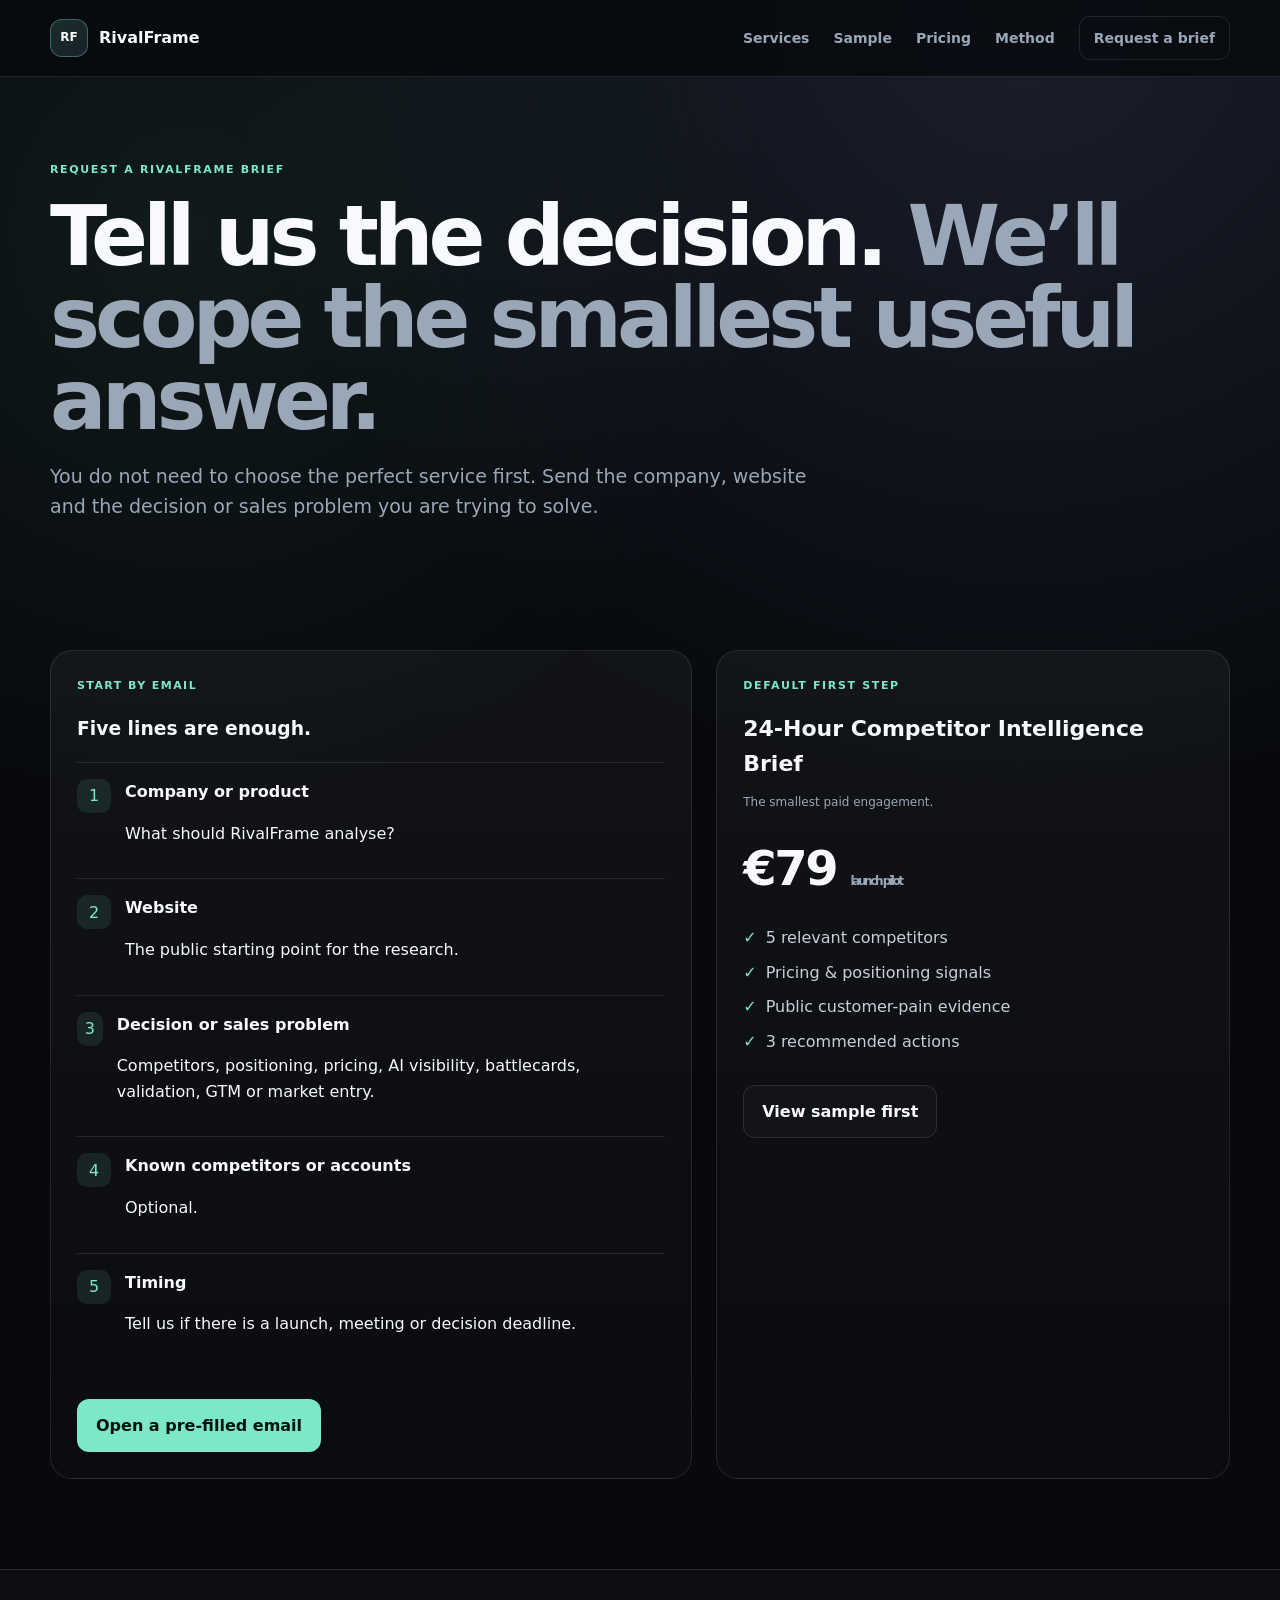
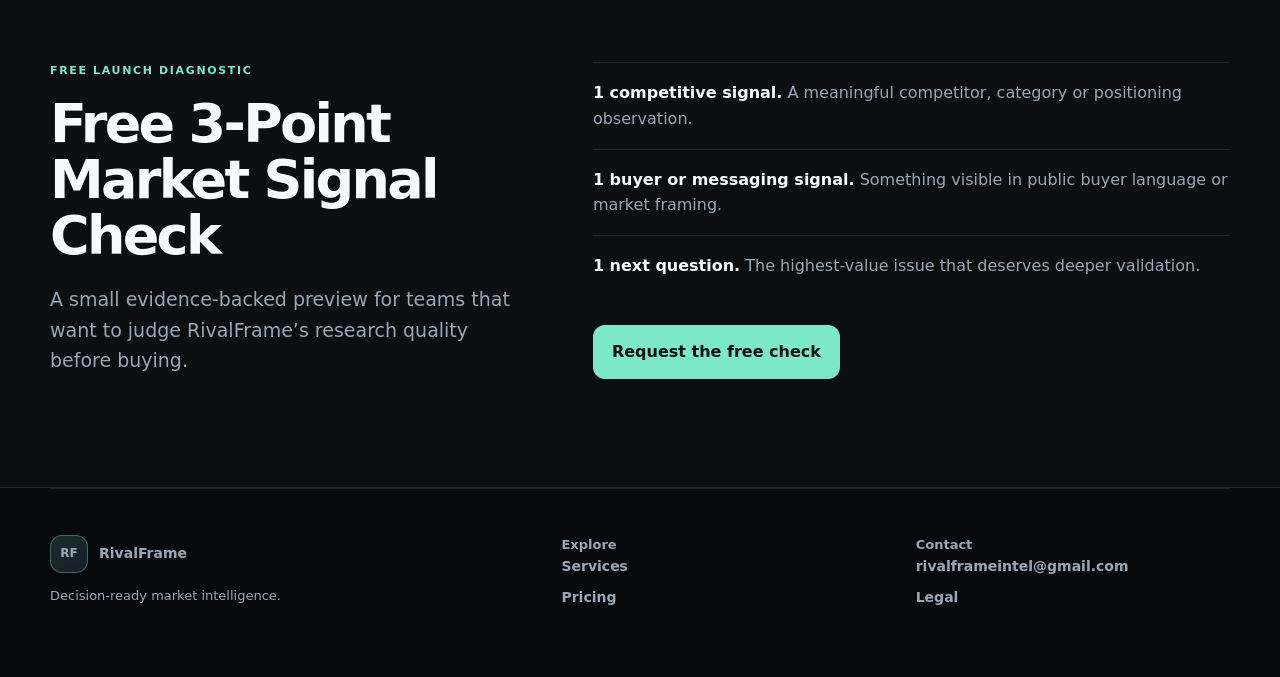
==== contact.html @ ba350e34 "Add RivalFrame contact page" ====
<!doctype html><html lang="en"><head><meta charset="utf-8"><meta name="viewport" content="width=device-width,initial-scale=1"><title>Request a Brief — RivalFrame</title><meta name="description" content="Request a RivalFrame competitor, AI visibility, messaging, sales or market intelligence brief."><meta name="theme-color" content="#07090d"><link rel="icon" href="favicon.svg" type="image/svg+xml"><link rel="stylesheet" href="styles.css"></head><body><div class="nav-shell"><header class="nav wrap"><a class="brand" href="index.html"><span class="mark">RF</span><span>RivalFrame</span></a><button class="menu-toggle" aria-label="Toggle navigation" aria-expanded="false">☰</button><nav><a href="services.html">Services</a><a href="sample.html">Sample</a><a href="pricing.html">Pricing</a><a href="index.html#method">Method</a><a class="nav-cta" href="contact.html">Request a brief</a></nav></header></div><main><section class="page-hero wrap"><div class="eyebrow">Request a RivalFrame brief</div><h1>Tell us the decision. <span>We’ll scope the smallest useful answer.</span></h1><p class="lead">You do not need to choose the perfect service first. Send the company, website and the decision or sales problem you are trying to solve.</p></section><section class="section-tight wrap contact-grid"><div class="contact-card"><div class="category-label">Start by email</div><h3>Five lines are enough.</h3><div class="contact-option"><div class="contact-icon">1</div><div><strong>Company or product</strong><p>What should RivalFrame analyse?</p></div></div><div class="contact-option"><div class="contact-icon">2</div><div><strong>Website</strong><p>The public starting point for the research.</p></div></div><div class="contact-option"><div class="contact-icon">3</div><div><strong>Decision or sales problem</strong><p>Competitors, positioning, pricing, AI visibility, battlecards, validation, GTM or market entry.</p></div></div><div class="contact-option"><div class="contact-icon">4</div><div><strong>Known competitors or accounts</strong><p>Optional.</p></div></div><div class="contact-option"><div class="contact-icon">5</div><div><strong>Timing</strong><p>Tell us if there is a launch, meeting or decision deadline.</p></div></div><div class="actions"><a class="button primary" href="mailto:rivalframeintel@gmail.com?subject=RivalFrame%20brief%20request&body=Company%20or%20product%3A%0AWebsite%3A%0ADecision%20or%20sales%20problem%3A%0AKnown%20competitors%20or%20target%20accounts%3A%0ATiming%3A">Open a pre-filled email</a></div></div><aside class="hero-card"><div class="eyebrow">Default first step</div><h3>24-Hour Competitor Intelligence Brief</h3><p class="muted">The smallest paid engagement.</p><div class="big-price">€79 <small>launch pilot</small></div><div class="mini-list"><div>5 relevant competitors</div><div>Pricing & positioning signals</div><div>Public customer-pain evidence</div><div>3 recommended actions</div></div><div class="actions"><a class="button secondary" href="sample.html">View sample first</a></div></aside></section><section id="free-check" class="section panel"><div class="wrap split"><div><div class="eyebrow">Free launch diagnostic</div><h2>Free 3-Point Market Signal Check</h2><p class="section-intro">A small evidence-backed preview for teams that want to judge RivalFrame’s research quality before buying.</p></div><div class="checklist"><p><b>1 competitive signal.</b> A meaningful competitor, category or positioning observation.</p><p><b>1 buyer or messaging signal.</b> Something visible in public buyer language or market framing.</p><p><b>1 next question.</b> The highest-value issue that deserves deeper validation.</p><div class="actions"><a class="button primary" href="mailto:rivalframeintel@gmail.com?subject=Free%203-Point%20Market%20Signal%20Check&body=Company%20or%20product%3A%0AWebsite%3A%0AMarket%20or%20decision%20you%20care%20about%3A">Request the free check</a></div></div></div></section></main><footer class="wrap footer"><div><a class="brand" href="index.html"><span class="mark">RF</span><span>RivalFrame</span></a><p>Decision-ready market intelligence.</p></div><div><strong>Explore</strong><div class="footer-links"><a href="services.html">Services</a><a href="pricing.html">Pricing</a></div></div><div><strong>Contact</strong><div class="footer-links"><a href="mailto:rivalframeintel@gmail.com">rivalframeintel@gmail.com</a><a href="legal.html">Legal</a></div></div></footer><script src="script.js"></script></body></html>
---- styles.css ----
:root{--bg:#07090d;--bg2:#0b0f16;--surface:#10151e;--text:#f7f9fc;--muted:#9aa7b7;--line:rgba(255,255,255,.1);--accent:#7ce8c7;--accent2:#9cb6ff;--max:1180px;--radius:22px}*{box-sizing:border-box}html{scroll-behavior:smooth}body{margin:0;background:radial-gradient(circle at 80% 0,rgba(156,182,255,.13),transparent 32%),radial-gradient(circle at 15% 10%,rgba(124,232,199,.08),transparent 25%),var(--bg);color:var(--text);font-family:Inter,ui-sans-serif,system-ui,-apple-system,BlinkMacSystemFont,"Segoe UI",sans-serif;line-height:1.6}a{color:inherit}.wrap{width:min(var(--max),calc(100% - 44px));margin:auto}.nav-shell{position:sticky;top:0;z-index:20;background:rgba(7,9,13,.8);backdrop-filter:blur(14px);border-bottom:1px solid var(--line)}.nav{height:76px;display:flex;align-items:center;justify-content:space-between}.brand{display:flex;align-items:center;gap:11px;text-decoration:none;font-weight:850}.mark{width:38px;height:38px;border:1px solid rgba(124,232,199,.35);border-radius:12px;display:grid;place-items:center;background:linear-gradient(145deg,rgba(124,232,199,.16),rgba(156,182,255,.12));font-size:12px}.nav nav{display:flex;gap:24px;align-items:center}.nav nav a,.footer a{color:var(--muted);text-decoration:none;font-size:14px;font-weight:650}.nav nav a:hover,.footer a:hover{color:var(--text)}.nav-cta{padding:10px 14px;border:1px solid var(--line);border-radius:11px}.menu-toggle{display:none;background:none;color:var(--text);border:1px solid var(--line);border-radius:10px;width:40px;height:40px}.hero{padding:105px 0 72px}.hero-grid{display:grid;grid-template-columns:1.15fr .7fr;gap:64px;align-items:center}.eyebrow{color:var(--accent);font-size:11px;font-weight:900;letter-spacing:.15em;text-transform:uppercase;margin-bottom:16px}.hero h1,.page-hero h1{font-size:clamp(48px,7vw,84px);line-height:.98;letter-spacing:-.06em;margin:0}.hero h1 span,.page-hero h1 span{color:var(--muted)}.lead,.section-intro{color:var(--muted);font-size:19px;max-width:760px}.actions{display:flex;gap:12px;flex-wrap:wrap;margin-top:30px}.button{display:inline-flex;align-items:center;justify-content:center;padding:13px 18px;border-radius:12px;text-decoration:none;font-weight:800;border:1px solid transparent}.primary{background:var(--accent);color:#07110d}.secondary{border-color:var(--line);background:rgba(255,255,255,.025)}.hero-card,.card,.contact-card{border:1px solid var(--line);background:linear-gradient(180deg,rgba(255,255,255,.045),rgba(255,255,255,.015));border-radius:var(--radius);padding:26px}.hero-card h3,.card h3{font-size:22px;margin:10px 0}.big-price{font-size:48px;font-weight:900;letter-spacing:-.05em;margin:18px 0}.big-price small,.price small,.muted{font-size:12px;color:var(--muted)}.mini-list{display:grid;gap:9px;color:#c6cfda}.mini-list div:before{content:"✓";color:var(--accent);margin-right:9px}.proofbar{display:grid;grid-template-columns:repeat(4,1fr);border:1px solid var(--line);border-radius:18px;overflow:hidden;margin-top:56px}.proofbar span{padding:18px;color:var(--muted);font-size:12px;border-right:1px solid var(--line)}.proofbar span:last-child{border-right:0}.proofbar b{display:block;color:var(--text);font-size:16px}.section{padding:92px 0}.section-tight{padding:56px 0 90px}.panel{background:rgba(255,255,255,.02);border-top:1px solid var(--line);border-bottom:1px solid var(--line)}.split{display:grid;grid-template-columns:.85fr 1.15fr;gap:72px}.cards{display:grid;grid-template-columns:repeat(3,1fr);gap:16px;margin-top:30px}.card{min-height:250px;display:flex;flex-direction:column}.card p{color:var(--muted);font-size:14px}.price{margin-top:auto;font-size:28px;font-weight:900}.featured{border-color:rgba(124,232,199,.42)}.pill{background:var(--accent);color:#07110d;font-size:9px;font-weight:900;letter-spacing:.1em;text-transform:uppercase;padding:6px 8px;border-radius:999px;width:max-content}.pill.alt{background:var(--accent2)}.pill.gold{background:#f0c77a}.checklist p{border-top:1px solid var(--line);padding:17px 0;margin:0;color:var(--muted)}.checklist b{color:var(--text)}h2{font-size:clamp(34px,4.6vw,54px);line-height:1.04;letter-spacing:-.05em;margin:0 0 20px}.method-grid{display:grid;grid-template-columns:repeat(4,1fr);border:1px solid var(--line);border-radius:20px;overflow:hidden}.method-grid>div{padding:24px;border-right:1px solid var(--line);background:var(--bg2)}.method-grid>div:last-child{border-right:0}.method-number{color:var(--accent);font-size:11px;font-weight:900;margin-bottom:28px}.method-grid p{color:var(--muted);font-size:13px}.sample-callout,.cta{display:flex;align-items:center;justify-content:space-between;gap:36px}.page-hero{padding:84px 0 54px}.service-group{margin-top:60px}.service-group-head{display:flex;justify-content:space-between;gap:30px;align-items:end}.service-group-head p{color:var(--muted);max-width:560px}.category-label{color:var(--accent);font-size:11px;font-weight:900;letter-spacing:.13em;text-transform:uppercase}.pricing-table{border:1px solid var(--line);border-radius:18px;overflow:hidden}.price-row{display:grid;grid-template-columns:1.15fr 2fr .65fr .4fr;gap:16px;padding:18px 20px;border-bottom:1px solid var(--line)}.price-row:last-child{border-bottom:0}.price-row.header{color:var(--muted);font-size:10px;text-transform:uppercase}.price-row .desc,.price-row .tag{color:var(--muted);font-size:13px}.price-row .cost{color:var(--accent);font-weight:900}.contact-grid{display:grid;grid-template-columns:1fr .8fr;gap:24px}.contact-option{display:flex;gap:14px;padding:16px 0;border-top:1px solid var(--line)}.contact-icon{width:34px;height:34px;border-radius:10px;display:grid;place-items:center;background:rgba(124,232,199,.1);color:var(--accent)}.sample-page{padding:70px 0 100px}.sample-shell{max-width:960px;margin:auto}.sample-banner{padding:14px 17px;border:1px solid var(--line);border-radius:13px;color:var(--muted);background:var(--surface);margin-bottom:24px}.report{background:#fff;color:#111827;border-radius:22px;padding:clamp(26px,5vw,58px)}.report h1{font-size:clamp(34px,5vw,50px)}.report h2{font-size:28px;margin-top:40px;color:#111827}.report p,.report li{color:#4b5563}.report table{width:100%;border-collapse:collapse}.report th,.report td{border-bottom:1px solid #e5e7eb;padding:10px 8px;text-align:left;font-size:14px}.report-kpis{display:grid;grid-template-columns:repeat(3,1fr);gap:10px;margin:26px 0}.report-kpis>div{border:1px solid #e5e7eb;border-radius:12px;padding:14px}.legal{max-width:880px;padding:80px 0 110px}.legal p,.legal li{color:var(--muted)}.legal-callout{border:1px solid rgba(240,199,122,.35);background:rgba(240,199,122,.06);border-radius:16px;padding:18px}.footer{padding:46px 0 58px;display:grid;grid-template-columns:1.2fr .8fr .8fr;gap:40px;border-top:1px solid var(--line);color:var(--muted);font-size:13px}.footer-links{display:grid;gap:8px}.faq details{border-top:1px solid var(--line);padding:17px 0}.faq p{color:var(--muted)}@media(max-width:900px){.hero-grid,.split,.contact-grid{grid-template-columns:1fr}.cards{grid-template-columns:1fr 1fr}.method-grid{grid-template-columns:1fr 1fr}.proofbar{grid-template-columns:1fr 1fr}.price-row{grid-template-columns:1fr .4fr}.price-row .desc,.price-row .tag{display:none}.sample-callout,.cta,.service-group-head{align-items:flex-start;flex-direction:column}.nav nav{display:none;position:absolute;top:76px;left:0;right:0;background:#0b0f16;padding:18px 22px;border-bottom:1px solid var(--line);flex-direction:column;align-items:flex-start}.nav nav.open{display:flex}.menu-toggle{display:block}}@media(max-width:620px){.wrap{width:min(var(--max),calc(100% - 28px))}.hero{padding-top:72px}.cards,.method-grid,.proofbar,.report-kpis{grid-template-columns:1fr}.proofbar span{border-right:0;border-bottom:1px solid var(--line)}.footer{grid-template-columns:1fr}.hero h1,.page-hero h1{font-size:46px}}
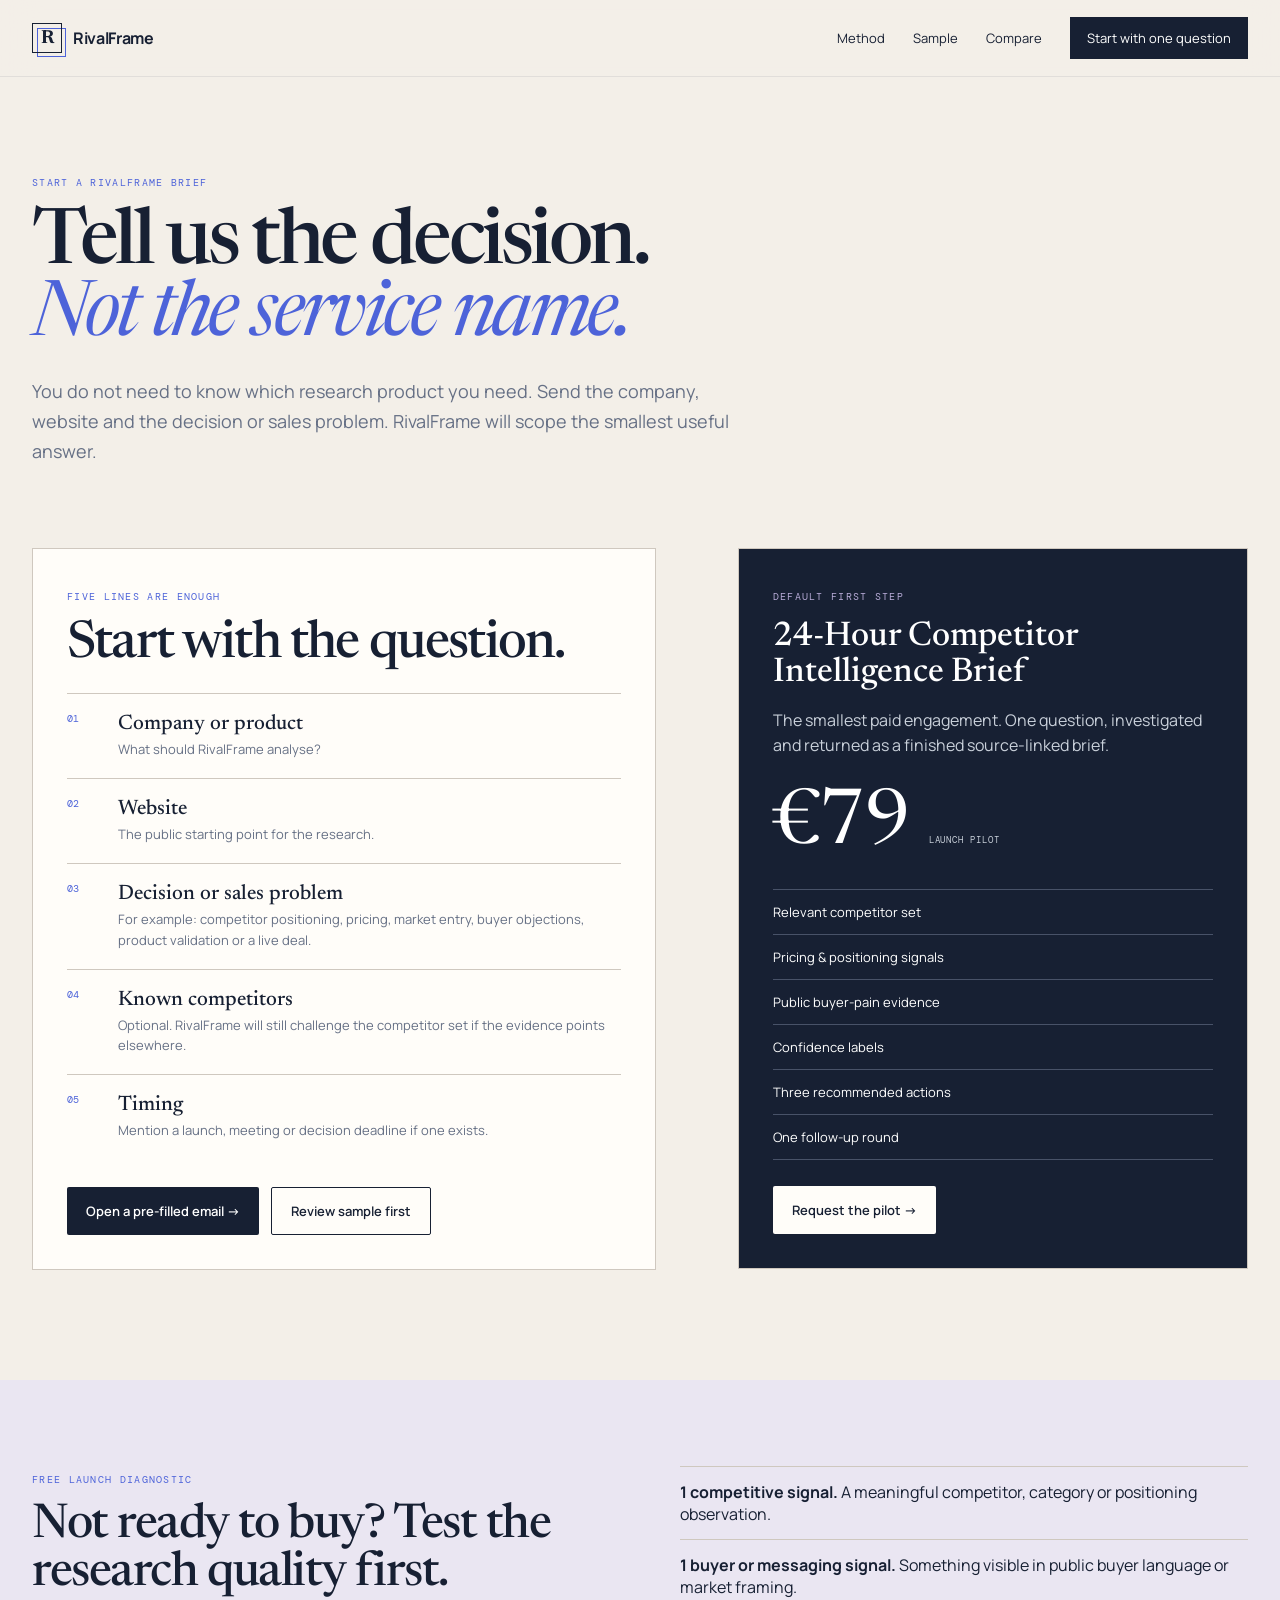
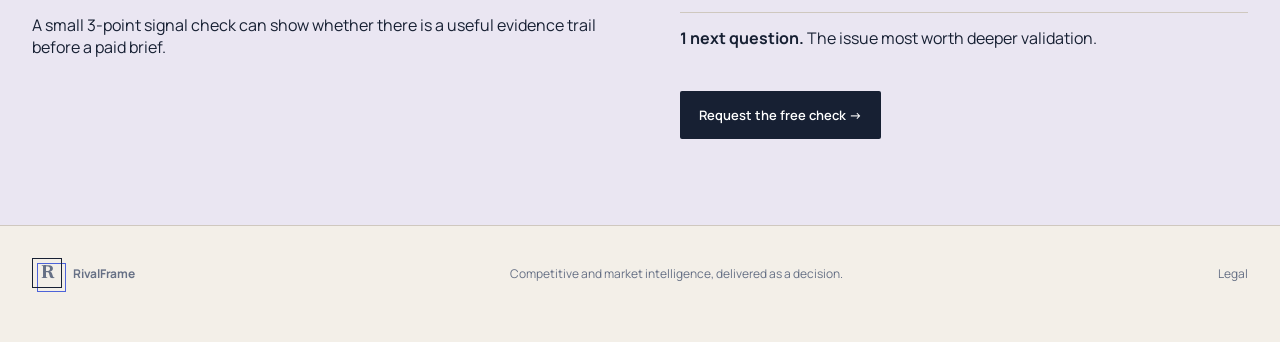
==== commit b41cbee7: "design: rebuild RivalFrame intake page" ====
--- a/contact.html
+++ b/contact.html
@@ -1 +1 @@
-<!doctype html><html lang="en"><head><meta charset="utf-8"><meta name="viewport" content="width=device-width,initial-scale=1"><title>Request a Brief — RivalFrame</title><meta name="description" content="Request a RivalFrame competitor, AI visibility, messaging, sales or market intelligence brief."><meta name="theme-color" content="#07090d"><link rel="icon" href="favicon.svg" type="image/svg+xml"><link rel="stylesheet" href="styles.css"></head><body><div class="nav-shell"><header class="nav wrap"><a class="brand" href="index.html"><span class="mark">RF</span><span>RivalFrame</span></a><button class="menu-toggle" aria-label="Toggle navigation" aria-expanded="false">☰</button><nav><a href="services.html">Services</a><a href="sample.html">Sample</a><a href="pricing.html">Pricing</a><a href="index.html#method">Method</a><a class="nav-cta" href="contact.html">Request a brief</a></nav></header></div><main><section class="page-hero wrap"><div class="eyebrow">Request a RivalFrame brief</div><h1>Tell us the decision. <span>We’ll scope the smallest useful answer.</span></h1><p class="lead">You do not need to choose the perfect service first. Send the company, website and the decision or sales problem you are trying to solve.</p></section><section class="section-tight wrap contact-grid"><div class="contact-card"><div class="category-label">Start by email</div><h3>Five lines are enough.</h3><div class="contact-option"><div class="contact-icon">1</div><div><strong>Company or product</strong><p>What should RivalFrame analyse?</p></div></div><div class="contact-option"><div class="contact-icon">2</div><div><strong>Website</strong><p>The public starting point for the research.</p></div></div><div class="contact-option"><div class="contact-icon">3</div><div><strong>Decision or sales problem</strong><p>Competitors, positioning, pricing, AI visibility, battlecards, validation, GTM or market entry.</p></div></div><div class="contact-option"><div class="contact-icon">4</div><div><strong>Known competitors or accounts</strong><p>Optional.</p></div></div><div class="contact-option"><div class="contact-icon">5</div><div><strong>Timing</strong><p>Tell us if there is a launch, meeting or decision deadline.</p></div></div><div class="actions"><a class="button primary" href="mailto:rivalframeintel@gmail.com?subject=RivalFrame%20brief%20request&body=Company%20or%20product%3A%0AWebsite%3A%0ADecision%20or%20sales%20problem%3A%0AKnown%20competitors%20or%20target%20accounts%3A%0ATiming%3A">Open a pre-filled email</a></div></div><aside class="hero-card"><div class="eyebrow">Default first step</div><h3>24-Hour Competitor Intelligence Brief</h3><p class="muted">The smallest paid engagement.</p><div class="big-price">€79 <small>launch pilot</small></div><div class="mini-list"><div>5 relevant competitors</div><div>Pricing & positioning signals</div><div>Public customer-pain evidence</div><div>3 recommended actions</div></div><div class="actions"><a class="button secondary" href="sample.html">View sample first</a></div></aside></section><section id="free-check" class="section panel"><div class="wrap split"><div><div class="eyebrow">Free launch diagnostic</div><h2>Free 3-Point Market Signal Check</h2><p class="section-intro">A small evidence-backed preview for teams that want to judge RivalFrame’s research quality before buying.</p></div><div class="checklist"><p><b>1 competitive signal.</b> A meaningful competitor, category or positioning observation.</p><p><b>1 buyer or messaging signal.</b> Something visible in public buyer language or market framing.</p><p><b>1 next question.</b> The highest-value issue that deserves deeper validation.</p><div class="actions"><a class="button primary" href="mailto:rivalframeintel@gmail.com?subject=Free%203-Point%20Market%20Signal%20Check&body=Company%20or%20product%3A%0AWebsite%3A%0AMarket%20or%20decision%20you%20care%20about%3A">Request the free check</a></div></div></div></section></main><footer class="wrap footer"><div><a class="brand" href="index.html"><span class="mark">RF</span><span>RivalFrame</span></a><p>Decision-ready market intelligence.</p></div><div><strong>Explore</strong><div class="footer-links"><a href="services.html">Services</a><a href="pricing.html">Pricing</a></div></div><div><strong>Contact</strong><div class="footer-links"><a href="mailto:rivalframeintel@gmail.com">rivalframeintel@gmail.com</a><a href="legal.html">Legal</a></div></div></footer><script src="script.js"></script></body></html>+<!doctype html><html lang="en"><head><meta charset="utf-8"><meta name="viewport" content="width=device-width,initial-scale=1"><title>Start a Brief — RivalFrame</title><meta name="description" content="Send RivalFrame one business question and receive a scoped, source-linked competitive intelligence brief."><meta name="theme-color" content="#f3efe8"><link rel="icon" href="favicon.svg" type="image/svg+xml"><link rel="stylesheet" href="v2.css"><link rel="stylesheet" href="subpages.css"></head><body class="subpage"><header class="v2-nav"><div class="v2-wrap nav-inner"><a class="v2-brand" href="index.html"><span class="brand-frame">R</span><span>RivalFrame</span></a><nav><a href="index.html#method">Method</a><a href="sample.html">Sample</a><a href="index.html#compare">Compare</a><a class="nav-cta" href="contact.html">Start with one question</a></nav></div></header><main><section class="sub-hero v2-wrap" data-reveal><span class="eyebrow">Start a RivalFrame brief</span><h1>Tell us the decision.<br><em>Not the service name.</em></h1><p>You do not need to know which research product you need. Send the company, website and the decision or sales problem. RivalFrame will scope the smallest useful answer.</p></section><section class="contact-layout v2-wrap"><div class="contact-panel" data-reveal><span class="eyebrow">Five lines are enough</span><h2>Start with the question.</h2><div class="contact-step"><span class="step-no">01</span><div><strong>Company or product</strong><p>What should RivalFrame analyse?</p></div></div><div class="contact-step"><span class="step-no">02</span><div><strong>Website</strong><p>The public starting point for the research.</p></div></div><div class="contact-step"><span class="step-no">03</span><div><strong>Decision or sales problem</strong><p>For example: competitor positioning, pricing, market entry, buyer objections, product validation or a live deal.</p></div></div><div class="contact-step"><span class="step-no">04</span><div><strong>Known competitors</strong><p>Optional. RivalFrame will still challenge the competitor set if the evidence points elsewhere.</p></div></div><div class="contact-step"><span class="step-no">05</span><div><strong>Timing</strong><p>Mention a launch, meeting or decision deadline if one exists.</p></div></div><div class="page-actions"><a class="btn dark" href="mailto:rivalframeintel@gmail.com?subject=RivalFrame%20brief%20request&body=Company%20or%20product%3A%0AWebsite%3A%0ADecision%20or%20sales%20problem%3A%0AKnown%20competitors%3A%0ATiming%3A">Open a pre-filled email →</a><a class="btn line" href="sample.html">Review sample first</a></div></div><aside class="offer-panel" data-reveal><span class="eyebrow">Default first step</span><h3>24-Hour Competitor Intelligence Brief</h3><p>The smallest paid engagement. One question, investigated and returned as a finished source-linked brief.</p><div class="sub-price">€79 <small>launch pilot</small></div><div class="offer-list"><div>Relevant competitor set</div><div>Pricing & positioning signals</div><div>Public buyer-pain evidence</div><div>Confidence labels</div><div>Three recommended actions</div><div>One follow-up round</div></div><a class="btn light" href="mailto:rivalframeintel@gmail.com?subject=RivalFrame%20%E2%82%AC79%20pilot%20brief&body=Company%20or%20product%3A%0AWebsite%3A%0AMy%20question%3A%0AKnown%20competitors%3A%0ATiming%3A">Request the pilot →</a></aside></section><section class="free-check"><div class="v2-wrap free-grid" data-reveal><div><span class="eyebrow">Free launch diagnostic</span><h2>Not ready to buy? Test the research quality first.</h2><p>A small 3-point signal check can show whether there is a useful evidence trail before a paid brief.</p></div><div class="free-list"><p><b>1 competitive signal.</b> A meaningful competitor, category or positioning observation.</p><p><b>1 buyer or messaging signal.</b> Something visible in public buyer language or market framing.</p><p><b>1 next question.</b> The issue most worth deeper validation.</p><div class="page-actions"><a class="btn dark" href="mailto:rivalframeintel@gmail.com?subject=Free%203-Point%20Market%20Signal%20Check&body=Company%20or%20product%3A%0AWebsite%3A%0AMarket%20or%20decision%20you%20care%20about%3A">Request the free check →</a></div></div></div></section></main><footer class="v2-footer"><div class="v2-wrap"><a class="v2-brand" href="index.html"><span class="brand-frame">R</span><span>RivalFrame</span></a><span>Competitive and market intelligence, delivered as a decision.</span><a href="legal.html">Legal</a></div></footer><script src="v2.js"></script></body></html>
--- a/v2.css
+++ b/v2.css
@@ -0,0 +1,14 @@
+@import url('https://fonts.googleapis.com/css2?family=DM+Mono:wght@400;500&family=Manrope:wght@400;500;600;700&family=Newsreader:opsz,wght@6..72,400;6..72,500;6..72,600&display=swap');
+:root{--paper:#f3efe8;--paper2:#eae6f2;--ink:#172033;--muted:#667085;--hair:#cfc8bf;--cobalt:#4d63d9;--coral:#d87a64;--teal:#5e8b89;--lav:#b8acd8;--white:#fffdf9;--soft:#e7e3dc;--darkline:#4b556a}
+*{box-sizing:border-box}html{scroll-behavior:smooth}body{margin:0;background:var(--paper);color:var(--ink);font-family:Manrope,system-ui,sans-serif;-webkit-font-smoothing:antialiased;text-rendering:optimizeLegibility}a{color:inherit;text-decoration:none}.v2-wrap{width:min(1296px,calc(100% - 64px));margin:auto}.v2-progress{position:fixed;left:0;top:0;width:100%;height:3px;transform-origin:left;transform:scaleX(0);z-index:999;background:linear-gradient(90deg,var(--cobalt),var(--coral),var(--teal))}.v2-nav{position:sticky;top:0;z-index:80;background:color-mix(in srgb,var(--paper) 89%,transparent);backdrop-filter:blur(18px);border-bottom:1px solid rgba(23,32,51,.08)}.nav-inner{height:76px;display:flex;align-items:center;justify-content:space-between;gap:24px}.v2-brand{display:inline-flex;align-items:center;gap:11px;font-weight:700;letter-spacing:-.02em}.brand-frame{width:30px;height:30px;display:grid;place-items:center;border:1.5px solid var(--ink);font-family:Newsreader,serif;font-size:19px;position:relative}.brand-frame:after{content:"";position:absolute;inset:4px -5px -5px 4px;border:1px solid var(--cobalt);z-index:-1}.v2-nav nav{display:flex;align-items:center;gap:28px;font-size:13px}.v2-nav nav>a:not(.nav-cta){position:relative}.v2-nav nav>a:not(.nav-cta):after{content:"";position:absolute;left:0;bottom:-5px;width:100%;height:1px;background:var(--cobalt);transform:scaleX(0);transform-origin:left;transition:.22s ease}.v2-nav nav>a:hover:after{transform:scaleX(1)}.nav-cta{padding:12px 17px;background:var(--ink);color:#fff;transition:.2s ease}.nav-cta:hover{transform:translateY(-2px)}.eyebrow{font-family:'DM Mono',monospace;text-transform:uppercase;letter-spacing:.13em;font-size:10px;color:var(--cobalt)}
+.hero{min-height:820px;padding:88px 0 82px;display:grid;grid-template-columns:1.04fr .96fr;gap:76px;align-items:center}.hero h1{font-family:Newsreader,serif;font-weight:500;font-size:clamp(70px,6.7vw,108px);line-height:.91;letter-spacing:-.045em;margin:22px 0 30px;max-width:720px}.hero h1 em{font-style:italic;font-weight:400;color:var(--cobalt)}.hero-copy>p{font-size:18px;line-height:1.7;max-width:620px;color:#505a6c}.hero-actions{display:flex;gap:12px;flex-wrap:wrap;margin:34px 0 27px}.btn{display:inline-flex;align-items:center;justify-content:center;min-height:48px;padding:13px 19px;font-size:13px;font-weight:600;border-radius:2px;transition:transform .2s ease,box-shadow .2s ease,background .2s ease}.btn:hover{transform:translateY(-2px)}.btn.dark{background:var(--ink);color:#fff;box-shadow:0 16px 32px -24px rgba(23,32,51,.8)}.btn.line{border:1px solid var(--ink);background:transparent}.btn.light{background:var(--white);color:var(--ink)}.trust-line{display:flex;flex-wrap:wrap;gap:8px;margin-top:22px}.trust-line span{font-size:11px;padding:7px 9px;background:rgba(255,255,255,.38);border-left:2px solid var(--coral)}.hero-intel{position:relative;border:1px solid var(--ink);background:rgba(255,253,249,.42);box-shadow:0 30px 80px -60px rgba(23,32,51,.6)}.intel-top{height:48px;padding:0 16px;display:flex;align-items:center;justify-content:space-between;border-bottom:1px solid var(--hair);font-family:'DM Mono',monospace;font-size:9px;text-transform:uppercase;letter-spacing:.12em;color:var(--muted)}.live-dot:before{content:"";display:inline-block;width:7px;height:7px;border-radius:50%;background:var(--teal);margin-right:7px;animation:pulse 2.4s infinite}.intel-stage-labels{display:grid;grid-template-columns:repeat(4,1fr)}.intel-stage-labels button{border:0;border-right:1px solid var(--hair);border-bottom:1px solid var(--hair);background:transparent;padding:12px 5px;font-family:'DM Mono';font-size:9px;text-transform:uppercase;letter-spacing:.08em;color:var(--muted);cursor:pointer}.intel-stage-labels button:last-child{border-right:0}.intel-stage-labels button.active{background:var(--ink);color:white}.intel-canvas{position:relative;height:520px;overflow:hidden;background:linear-gradient(140deg,rgba(184,172,216,.34),rgba(255,255,255,.33) 48%,rgba(216,122,100,.08))}.intel-canvas:before{content:"";position:absolute;inset:0;background-image:linear-gradient(rgba(23,32,51,.055) 1px,transparent 1px),linear-gradient(90deg,rgba(23,32,51,.055) 1px,transparent 1px);background-size:36px 36px;mask-image:linear-gradient(to bottom,black,transparent 95%)}.network{position:absolute;inset:62px 18px 56px;width:calc(100% - 36px);height:calc(100% - 118px)}.path,.decision-vector{fill:none;stroke:var(--lav);stroke-width:2;stroke-dasharray:500;stroke-dashoffset:500;transition:stroke-dashoffset 1s cubic-bezier(.22,.65,.2,1),stroke .7s ease}.node{fill:var(--paper);stroke:var(--ink);stroke-width:2}.node.core{fill:var(--cobalt);stroke:none}.decision-vector{stroke:var(--coral);stroke-width:3}.signal-note{position:absolute;padding:8px 10px;background:var(--white);border-left:3px solid var(--coral);box-shadow:0 14px 40px rgba(23,32,51,.09);font-size:11px;transition:.7s cubic-bezier(.22,.65,.2,1)}.signal-note small{display:block;font-family:'DM Mono';font-size:8px;text-transform:uppercase;letter-spacing:.06em;color:var(--muted);margin-bottom:4px}.s1{left:4%;top:12%}.s2{left:5%;bottom:18%;border-color:var(--teal)}.s3{right:4%;top:9%;border-color:var(--cobalt)}.s4{right:3%;bottom:12%;border-color:var(--lav)}.confidence{position:absolute;left:34%;bottom:19px;width:220px;font-size:10px;display:grid;grid-template-columns:auto 1fr auto;gap:8px;align-items:center}.confidence i{height:5px;background:rgba(23,32,51,.12)}.confidence i b{display:block;height:100%;width:28%;background:var(--ink);transition:1s ease}.decision-card{position:absolute;right:5%;top:41%;width:268px;padding:16px;background:var(--ink);color:white;opacity:0;transform:translateX(18px);transition:.8s cubic-bezier(.22,.65,.2,1)}.decision-card small{font-family:'DM Mono';font-size:9px;text-transform:uppercase;letter-spacing:.1em;color:var(--lav)}.decision-card p{font-family:Newsreader,serif;font-size:18px;margin:8px 0 0;line-height:1.25}.scanline{position:absolute;left:0;right:0;top:0;height:1px;background:linear-gradient(90deg,transparent,var(--cobalt),transparent);animation:scan 9s linear infinite}.hero-intel[data-stage="1"] .path,.hero-intel[data-stage="2"] .path,.hero-intel[data-stage="3"] .path{stroke-dashoffset:0}.hero-intel[data-stage="2"] .path,.hero-intel[data-stage="3"] .path{stroke:var(--cobalt)}.hero-intel[data-stage="2"] .confidence i b{width:64%}.hero-intel[data-stage="3"] .confidence i b{width:82%}.hero-intel[data-stage="3"] .decision-vector{stroke-dashoffset:0}.hero-intel[data-stage="3"] .decision-card{opacity:1;transform:none}
+.statement{background:var(--ink);color:white;padding:106px 0}.statement-grid{display:grid;grid-template-columns:1.05fr .95fr;gap:100px;align-items:end}.statement h2,.questions h2,.method h2,.deliverable h2,.compare h2,.offer h2,.closing h2{font-family:Newsreader,serif;letter-spacing:-.035em;font-weight:500}.statement h2{font-size:clamp(52px,5vw,76px);line-height:.98;margin:17px 0 0}.statement p{font-size:19px;line-height:1.7;color:#d7dbe3;margin:0;max-width:560px}
+.questions{padding:116px 0}.questions-head{display:grid;grid-template-columns:.9fr 1.1fr;gap:60px;align-items:end;margin-bottom:52px}.questions h2{font-size:clamp(48px,4.2vw,66px);line-height:1;margin:13px 0 0}.questions-intro{font-size:17px;line-height:1.65;color:var(--muted);max-width:550px;margin:0 0 5px auto}.question-ledger{border-top:1px solid var(--hair)}.question-row{display:grid;grid-template-columns:56px 1.3fr .8fr;gap:30px;align-items:center;padding:26px 0;border-bottom:1px solid var(--hair);transition:padding .2s ease,background .2s ease}.question-row:hover{padding-left:12px;padding-right:12px;background:rgba(255,255,255,.35)}.question-row .no{font-family:'DM Mono';font-size:10px;color:var(--cobalt)}.question-row h3{font-family:Newsreader,serif;font-size:29px;line-height:1.08;font-weight:500;margin:0}.question-row p{font-size:13px;color:var(--muted);line-height:1.5;margin:0;text-align:right}
+.method{background:var(--ink);color:var(--white);padding:124px 0}.method-grid{display:grid;grid-template-columns:.85fr 1.15fr;gap:112px}.method-sticky{position:sticky;top:120px;align-self:start}.method-sticky .eyebrow{color:var(--lav)}.method-sticky h2{font-size:58px;line-height:1.02;margin:18px 0 20px}.method-sticky p{color:#bcc3cf;font-size:17px;line-height:1.65;max-width:520px}.method-progress{height:2px;background:#485268;margin-top:32px}.method-progress i{display:block;height:100%;width:25%;background:var(--coral);transition:.45s ease}.method-steps article{min-height:286px;padding:58px 0;border-top:1px solid var(--darkline);opacity:.28;transform:translateX(26px);transition:.55s cubic-bezier(.22,.65,.2,1)}.method-steps article.active{opacity:1;transform:none}.method-steps article span{font-family:'DM Mono';font-size:10px;color:var(--lav)}.method-steps article:nth-child(2) span{color:#8ea0ff}.method-steps article:nth-child(3) span{color:#ef9e8b}.method-steps article:nth-child(4) span{color:#8bb6b3}.method-steps h3{font-family:Newsreader,serif;font-size:48px;font-weight:500;margin:15px 0 11px}.method-steps p{font-size:17px;line-height:1.6;color:#c8cdd5;max-width:620px}
+.deliverable{padding:124px 0;display:grid;grid-template-columns:.75fr 1.25fr;gap:96px;align-items:start}.deliverable h2{font-size:64px;line-height:1;margin:15px 0}.deliverable-copy p{font-size:17px;color:var(--muted);line-height:1.65}.deliverable ul{display:grid;grid-template-columns:1fr 1fr;padding:0;margin:38px 0;list-style:none}.deliverable li{padding:12px 0;border-top:1px solid var(--hair);font-size:13px}.report-sheet{background:var(--white);padding:36px;border:1px solid var(--hair);box-shadow:0 32px 90px -42px rgba(23,32,51,.38);transform:rotate(.6deg)}.report-meta{display:flex;justify-content:space-between;font-family:'DM Mono';font-size:9px;text-transform:uppercase;color:var(--muted)}.report-sheet h3{font-family:Newsreader,serif;font-weight:500;font-size:42px;margin:27px 0 12px}.report-question{font-size:13px;color:var(--muted);margin-bottom:26px}.report-callout{font-family:Newsreader,serif;font-size:27px;line-height:1.17;border-left:4px solid var(--coral);padding:3px 0 3px 18px;margin:24px 0 34px}.report-label{font-family:'DM Mono';font-size:9px;letter-spacing:.1em;text-transform:uppercase;color:var(--muted);margin:28px 0 4px}.report-row{display:grid;grid-template-columns:1fr 1.55fr auto;gap:18px;padding:15px 0;border-top:1px solid #ddd6cb;font-size:12px}.report-row span,.report-row em{font-family:'DM Mono';font-size:9px;color:var(--muted);font-style:normal}.report-row b{font-weight:600}.confidence-tag{font-family:'DM Mono';font-size:8px;letter-spacing:.05em;text-transform:uppercase}.confidence-tag.verified{color:var(--teal)}.confidence-tag.inferred{color:var(--cobalt)}.confidence-tag.uncertain{color:var(--coral)}.report-action{margin-top:27px;background:var(--paper2);padding:20px}.report-action small{font-family:'DM Mono';text-transform:uppercase;letter-spacing:.1em;color:var(--cobalt)}.report-action p{font-family:Newsreader,serif;font-size:20px;line-height:1.35;margin-bottom:0}.sample-link{display:inline-flex;margin-top:24px;font-size:13px;font-weight:600;border-bottom:1px solid var(--ink);padding-bottom:3px}
+.compare{padding:118px 0;background:var(--soft)}.compare h2{font-size:62px;line-height:1;margin:16px 0 46px}.compare-table{border-top:1px solid var(--ink)}.row{display:grid;grid-template-columns:1.4fr 1fr 1fr 1fr;gap:22px;padding:19px 0;border-bottom:1px solid rgba(23,32,51,.2);font-size:13px}.row.head{font-family:'DM Mono';font-size:9px;text-transform:uppercase;letter-spacing:.06em}.row b:nth-child(2){color:var(--cobalt)}.row em{font-style:normal;color:var(--muted)}
+.offer{margin-top:110px;margin-bottom:110px;padding:58px;background:var(--ink);color:white;display:grid;grid-template-columns:1.3fr .7fr;gap:72px;align-items:center}.offer .eyebrow{color:var(--lav)}.offer h2{font-size:61px;line-height:1.02;margin:15px 0}.offer p{color:#d6dbe4;font-size:17px;line-height:1.65;max-width:670px}.offer-price{text-align:right}.offer-price strong{display:block;font-family:Newsreader,serif;font-weight:500;font-size:90px;line-height:1}.offer-price span{font-family:'DM Mono';text-transform:uppercase;font-size:9px;letter-spacing:.1em;color:#c8ced8}.offer-price .btn{margin-top:18px}.closing{padding:118px 0;background:var(--ink);color:white}.closing .eyebrow{color:var(--lav)}.closing h2{font-size:clamp(55px,5.3vw,82px);line-height:.98;margin:18px 0 32px;max-width:1020px}.closing p{max-width:560px;color:#c7cdd7;line-height:1.6}.closing-actions{display:flex;gap:12px;flex-wrap:wrap;margin-top:34px}.closing .btn.line{border-color:#f7f5ef;color:#fff}.v2-footer{border-top:1px solid var(--hair);padding:32px 0 54px}.v2-footer .v2-wrap{display:flex;justify-content:space-between;align-items:center;gap:24px;font-size:12px;color:var(--muted)}
+[data-reveal]{opacity:0;transform:translateY(22px);transition:opacity .8s cubic-bezier(.22,.65,.2,1),transform .8s cubic-bezier(.22,.65,.2,1)}[data-reveal].revealed{opacity:1;transform:none}@keyframes pulse{50%{opacity:.25;transform:scale(1.5)}}@keyframes scan{to{transform:translateY(520px)}}
+@media(max-width:980px){.v2-wrap{width:min(100% - 40px,1296px)}.v2-nav nav a:not(.nav-cta){display:none}.hero{grid-template-columns:1fr;gap:46px;padding-top:62px}.hero h1{max-width:820px}.statement-grid,.questions-head,.method-grid,.deliverable,.offer{grid-template-columns:1fr;gap:44px}.questions-intro{margin:0;max-width:620px}.question-row{grid-template-columns:48px 1fr}.question-row p{grid-column:2;text-align:left}.method-sticky{position:relative;top:auto}.method-steps article{min-height:230px}.offer-price{text-align:left}.v2-footer .v2-wrap{flex-wrap:wrap}}
+@media(max-width:620px){.v2-wrap{width:min(100% - 24px,1296px)}.nav-inner{height:64px}.v2-brand{font-size:14px}.brand-frame{width:27px;height:27px;font-size:17px}.nav-cta{padding:10px 13px;font-size:11px}.hero{min-height:0;padding:45px 0 58px;gap:38px}.hero h1{font-size:54px;line-height:.93;margin-top:17px}.hero-copy>p{font-size:16px;line-height:1.62}.hero-actions{margin-top:27px}.btn{font-size:12px;padding:12px 15px}.trust-line{gap:5px}.trust-line span{font-size:9px;padding:6px 7px}.intel-stage-labels button{font-size:7.5px;padding:10px 2px;letter-spacing:.04em}.intel-canvas{height:440px}.signal-note{font-size:9px;max-width:125px;padding:7px 8px}.s1{left:3%;top:12%}.s2{left:3%;bottom:19%}.s3{right:3%;top:10%}.s4{right:2%;bottom:11%}.decision-card{width:205px;right:4%;top:45%;padding:12px}.decision-card p{font-size:14px}.confidence{left:5%;width:170px;font-size:8px}.statement,.questions,.method,.deliverable,.compare,.closing{padding-top:78px;padding-bottom:78px}.statement h2,.questions h2,.method-sticky h2,.deliverable h2,.compare h2,.offer h2{font-size:43px}.statement p,.method-sticky p,.deliverable-copy p{font-size:15px}.question-row{grid-template-columns:34px 1fr;gap:12px;padding:20px 0}.question-row h3{font-size:22px}.question-row p{font-size:12px}.method-steps article{padding:48px 0;min-height:220px}.method-steps h3{font-size:38px}.method-steps p{font-size:14px}.deliverable ul{grid-template-columns:1fr}.report-sheet{padding:20px;transform:none}.report-sheet h3{font-size:32px}.report-callout{font-size:22px}.report-row{grid-template-columns:1fr;gap:5px}.compare{overflow:hidden}.compare-table{overflow-x:auto}.row{min-width:700px}.offer{margin:62px 12px;padding:30px;gap:28px}.offer-price strong{font-size:72px}.closing h2{font-size:46px}.v2-footer .v2-wrap{align-items:flex-start;flex-direction:column}}
+@media(prefers-reduced-motion:reduce){*,*:before,*:after{animation:none!important;transition:none!important;scroll-behavior:auto!important}[data-reveal]{opacity:1!important;transform:none!important}}
--- a/subpages.css
+++ b/subpages.css
@@ -0,0 +1 @@
+.subpage{min-height:100vh}.sub-hero{padding:92px 0 64px}.sub-hero h1{font-family:Newsreader,serif;font-size:clamp(58px,6vw,92px);line-height:.94;letter-spacing:-.045em;font-weight:500;max-width:980px;margin:18px 0 24px}.sub-hero h1 em{font-style:italic;color:var(--cobalt);font-weight:400}.sub-hero p{max-width:700px;color:var(--muted);font-size:18px;line-height:1.65}.sample-layout{display:grid;grid-template-columns:.7fr 1.3fr;gap:90px;align-items:start;padding-bottom:110px}.sample-copy{position:sticky;top:120px}.sample-copy h2,.contact-layout h2{font-family:Newsreader,serif;font-size:52px;line-height:1;letter-spacing:-.035em;font-weight:500;margin:14px 0 18px}.sample-copy p,.contact-layout p{color:var(--muted);line-height:1.6}.demo-note{margin-top:28px;padding:16px;border-left:3px solid var(--coral);background:rgba(255,255,255,.4);font-size:13px;line-height:1.5}.full-report{background:var(--white);border:1px solid var(--hair);padding:42px;box-shadow:0 34px 90px -44px rgba(23,32,51,.38)}.full-report .report-meta{margin-bottom:28px}.full-report h2{font-family:Newsreader,serif;font-size:40px;line-height:1.05;letter-spacing:-.025em;font-weight:500;margin:36px 0 12px}.full-report p{line-height:1.7;color:#3e485a}.decision-question{padding:20px;background:var(--paper2);margin:24px 0 34px}.decision-question small{display:block;font-family:'DM Mono';font-size:9px;text-transform:uppercase;letter-spacing:.1em;color:var(--cobalt);margin-bottom:8px}.decision-question strong{font-family:Newsreader,serif;font-size:24px;font-weight:500}.report-metrics{display:grid;grid-template-columns:repeat(3,1fr);border-top:1px solid var(--hair);border-bottom:1px solid var(--hair);margin:30px 0}.report-metrics div{padding:18px 8px;border-right:1px solid var(--hair)}.report-metrics div:last-child{border-right:0}.report-metrics b{display:block;font-family:Newsreader,serif;font-size:30px;font-weight:500}.report-metrics span{font-size:11px;color:var(--muted)}.evidence-table{margin-top:18px;border-top:1px solid var(--hair)}.evidence-item{display:grid;grid-template-columns:120px 1fr 88px;gap:18px;padding:16px 0;border-bottom:1px solid var(--hair);align-items:start}.evidence-item small{font-family:'DM Mono';font-size:9px;color:var(--muted);text-transform:uppercase}.evidence-item b{font-size:13px}.recommendation{margin-top:30px;padding:22px;background:var(--ink);color:white}.recommendation small{font-family:'DM Mono';font-size:9px;color:var(--lav);text-transform:uppercase;letter-spacing:.1em}.recommendation p{font-family:Newsreader,serif;color:white;font-size:21px;line-height:1.35;margin:10px 0 0}.page-actions{display:flex;gap:12px;flex-wrap:wrap;margin-top:28px}.contact-layout{display:grid;grid-template-columns:1.1fr .9fr;gap:82px;align-items:start;padding-bottom:110px}.contact-panel,.offer-panel{background:var(--white);border:1px solid var(--hair);padding:34px}.contact-step{display:grid;grid-template-columns:36px 1fr;gap:15px;padding:18px 0;border-top:1px solid var(--hair)}.contact-step:first-of-type{margin-top:22px}.step-no{font-family:'DM Mono';font-size:10px;color:var(--cobalt)}.contact-step strong{font-family:Newsreader,serif;font-size:21px;font-weight:500}.contact-step p{font-size:13px;margin:4px 0 0}.offer-panel{background:var(--ink);color:white;position:sticky;top:120px}.offer-panel .eyebrow{color:var(--lav)}.offer-panel h3{font-family:Newsreader,serif;font-size:34px;line-height:1.05;font-weight:500;margin:15px 0 6px}.offer-panel p{color:#c9d0da}.sub-price{font-family:Newsreader,serif;font-size:76px;line-height:1;margin:28px 0 8px}.sub-price small{font-family:'DM Mono';font-size:9px;text-transform:uppercase;letter-spacing:.1em;color:#c9d0da}.offer-list{margin:26px 0;border-top:1px solid #485268}.offer-list div{padding:13px 0;border-bottom:1px solid #485268;font-size:13px}.free-check{background:var(--paper2);padding:86px 0}.free-grid{display:grid;grid-template-columns:1fr 1fr;gap:80px}.free-grid h2{font-family:Newsreader,serif;font-size:48px;line-height:1;letter-spacing:-.03em;font-weight:500;margin:14px 0}.free-list p{padding:14px 0;margin:0;border-top:1px solid var(--hair);color:var(--ink)}@media(max-width:900px){.sample-layout,.contact-layout,.free-grid{grid-template-columns:1fr;gap:44px}.sample-copy,.offer-panel{position:relative;top:auto}.sub-hero{padding-top:64px}.full-report{padding:30px}}@media(max-width:620px){.sub-hero{padding:54px 0 42px}.sub-hero h1{font-size:50px}.sub-hero p{font-size:15px}.sample-copy h2,.contact-layout h2,.free-grid h2{font-size:40px}.full-report,.contact-panel,.offer-panel{padding:20px}.report-metrics{grid-template-columns:1fr}.report-metrics div{border-right:0;border-bottom:1px solid var(--hair)}.report-metrics div:last-child{border-bottom:0}.evidence-item{grid-template-columns:1fr;gap:5px}.sub-price{font-size:66px}.free-check{padding:66px 0}}
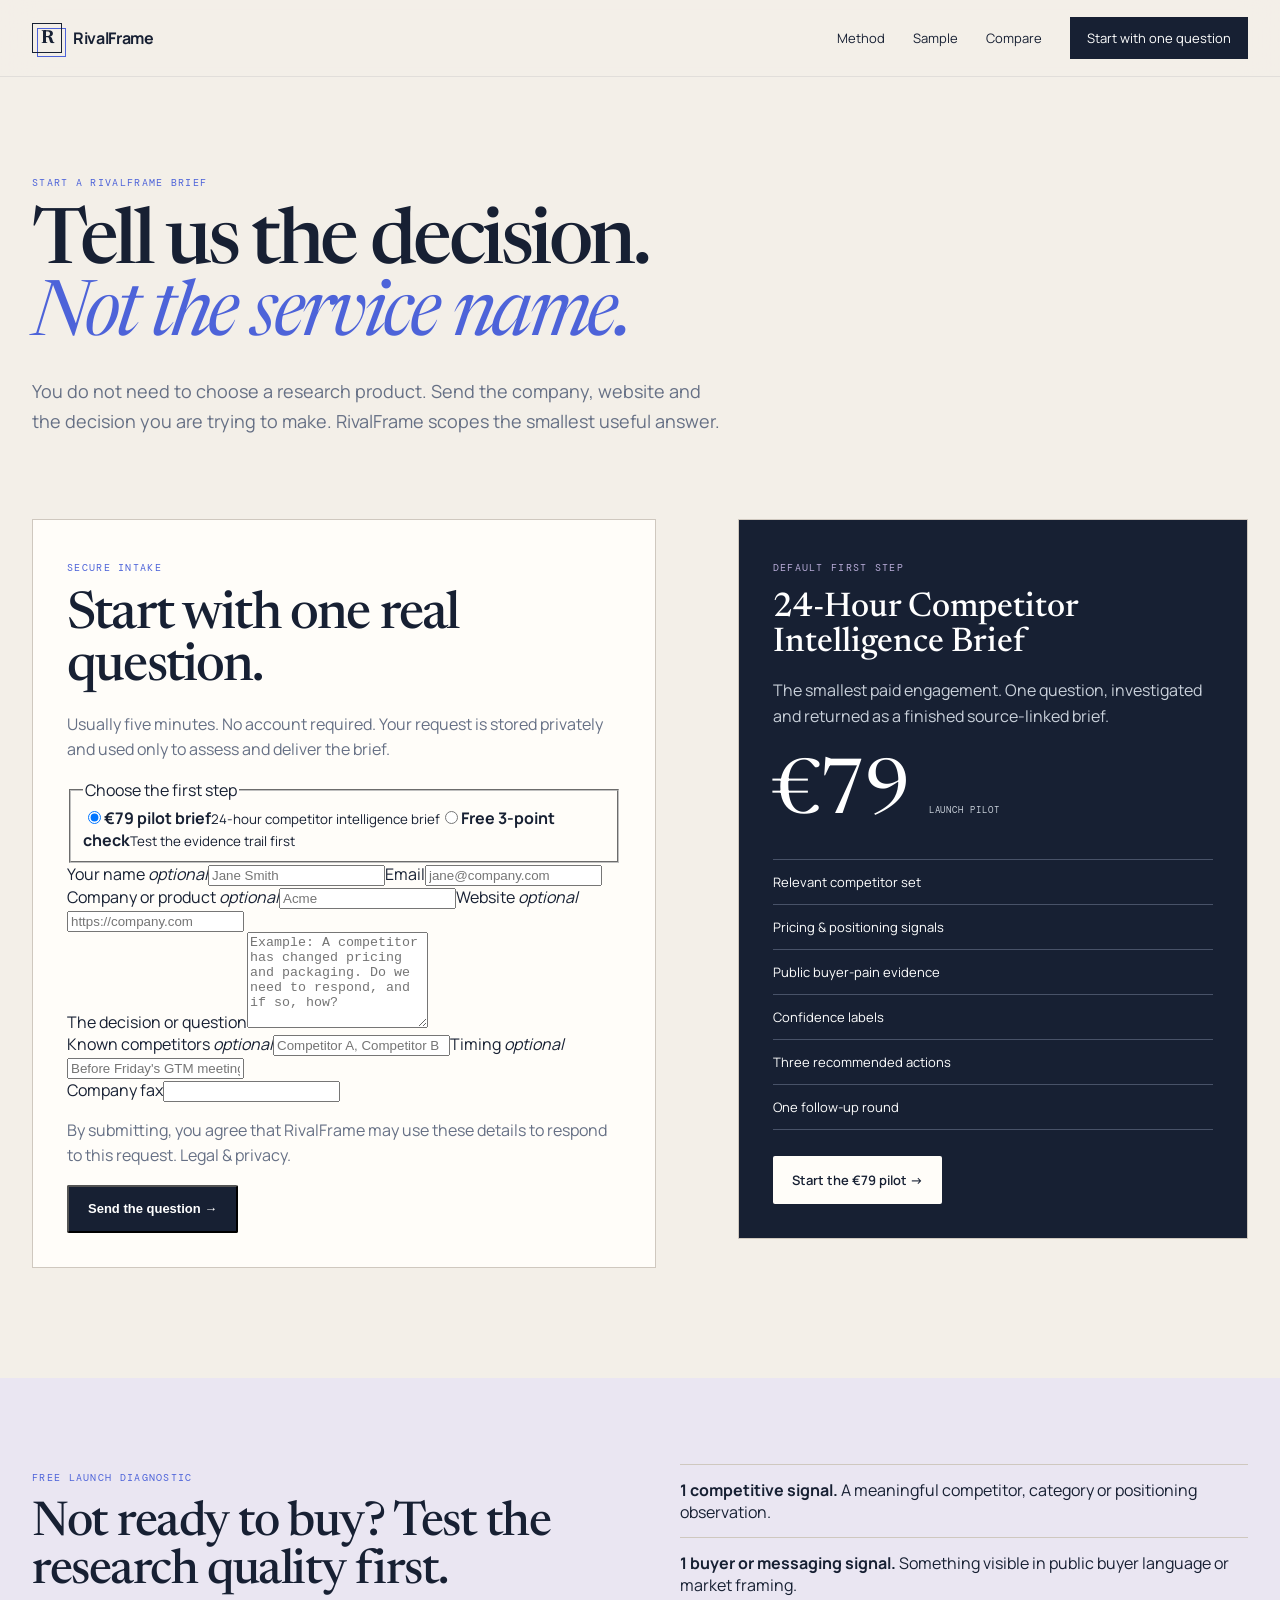
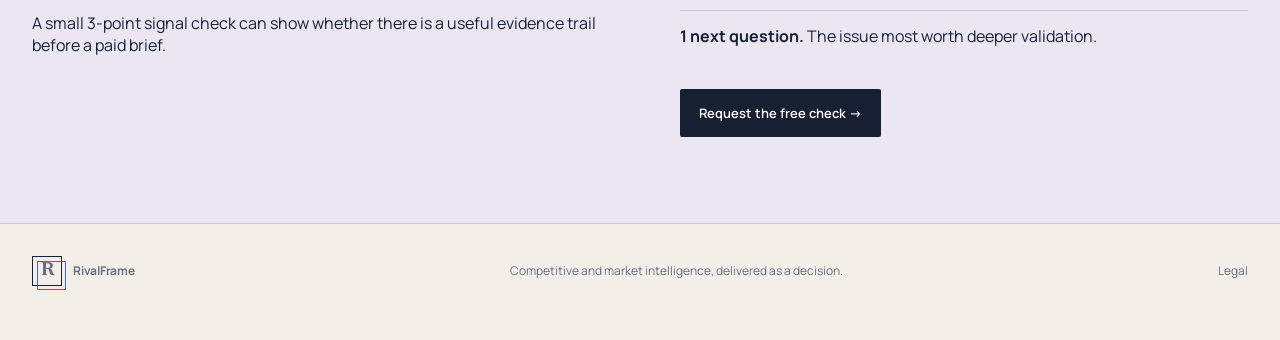
==== commit 8cb145ec: "conversion: replace email-only intake with secure brief form" ====
--- a/contact.html
+++ b/contact.html
@@ -1 +1 @@
-<!doctype html><html lang="en"><head><meta charset="utf-8"><meta name="viewport" content="width=device-width,initial-scale=1"><title>Start a Brief — RivalFrame</title><meta name="description" content="Send RivalFrame one business question and receive a scoped, source-linked competitive intelligence brief."><meta name="theme-color" content="#f3efe8"><link rel="icon" href="favicon.svg" type="image/svg+xml"><link rel="stylesheet" href="v2.css"><link rel="stylesheet" href="subpages.css"></head><body class="subpage"><header class="v2-nav"><div class="v2-wrap nav-inner"><a class="v2-brand" href="index.html"><span class="brand-frame">R</span><span>RivalFrame</span></a><nav><a href="index.html#method">Method</a><a href="sample.html">Sample</a><a href="index.html#compare">Compare</a><a class="nav-cta" href="contact.html">Start with one question</a></nav></div></header><main><section class="sub-hero v2-wrap" data-reveal><span class="eyebrow">Start a RivalFrame brief</span><h1>Tell us the decision.<br><em>Not the service name.</em></h1><p>You do not need to know which research product you need. Send the company, website and the decision or sales problem. RivalFrame will scope the smallest useful answer.</p></section><section class="contact-layout v2-wrap"><div class="contact-panel" data-reveal><span class="eyebrow">Five lines are enough</span><h2>Start with the question.</h2><div class="contact-step"><span class="step-no">01</span><div><strong>Company or product</strong><p>What should RivalFrame analyse?</p></div></div><div class="contact-step"><span class="step-no">02</span><div><strong>Website</strong><p>The public starting point for the research.</p></div></div><div class="contact-step"><span class="step-no">03</span><div><strong>Decision or sales problem</strong><p>For example: competitor positioning, pricing, market entry, buyer objections, product validation or a live deal.</p></div></div><div class="contact-step"><span class="step-no">04</span><div><strong>Known competitors</strong><p>Optional. RivalFrame will still challenge the competitor set if the evidence points elsewhere.</p></div></div><div class="contact-step"><span class="step-no">05</span><div><strong>Timing</strong><p>Mention a launch, meeting or decision deadline if one exists.</p></div></div><div class="page-actions"><a class="btn dark" href="mailto:rivalframeintel@gmail.com?subject=RivalFrame%20brief%20request&body=Company%20or%20product%3A%0AWebsite%3A%0ADecision%20or%20sales%20problem%3A%0AKnown%20competitors%3A%0ATiming%3A">Open a pre-filled email →</a><a class="btn line" href="sample.html">Review sample first</a></div></div><aside class="offer-panel" data-reveal><span class="eyebrow">Default first step</span><h3>24-Hour Competitor Intelligence Brief</h3><p>The smallest paid engagement. One question, investigated and returned as a finished source-linked brief.</p><div class="sub-price">€79 <small>launch pilot</small></div><div class="offer-list"><div>Relevant competitor set</div><div>Pricing & positioning signals</div><div>Public buyer-pain evidence</div><div>Confidence labels</div><div>Three recommended actions</div><div>One follow-up round</div></div><a class="btn light" href="mailto:rivalframeintel@gmail.com?subject=RivalFrame%20%E2%82%AC79%20pilot%20brief&body=Company%20or%20product%3A%0AWebsite%3A%0AMy%20question%3A%0AKnown%20competitors%3A%0ATiming%3A">Request the pilot →</a></aside></section><section class="free-check"><div class="v2-wrap free-grid" data-reveal><div><span class="eyebrow">Free launch diagnostic</span><h2>Not ready to buy? Test the research quality first.</h2><p>A small 3-point signal check can show whether there is a useful evidence trail before a paid brief.</p></div><div class="free-list"><p><b>1 competitive signal.</b> A meaningful competitor, category or positioning observation.</p><p><b>1 buyer or messaging signal.</b> Something visible in public buyer language or market framing.</p><p><b>1 next question.</b> The issue most worth deeper validation.</p><div class="page-actions"><a class="btn dark" href="mailto:rivalframeintel@gmail.com?subject=Free%203-Point%20Market%20Signal%20Check&body=Company%20or%20product%3A%0AWebsite%3A%0AMarket%20or%20decision%20you%20care%20about%3A">Request the free check →</a></div></div></div></section></main><footer class="v2-footer"><div class="v2-wrap"><a class="v2-brand" href="index.html"><span class="brand-frame">R</span><span>RivalFrame</span></a><span>Competitive and market intelligence, delivered as a decision.</span><a href="legal.html">Legal</a></div></footer><script src="v2.js"></script></body></html>+<!doctype html><html lang="en"><head><meta charset="utf-8"><meta name="viewport" content="width=device-width,initial-scale=1"><title>Start a Brief — RivalFrame</title><meta name="description" content="Send RivalFrame one business question and receive a scoped, source-linked competitive intelligence brief."><meta name="theme-color" content="#f3efe8"><link rel="icon" href="favicon.svg" type="image/svg+xml"><link rel="stylesheet" href="v2.css"><link rel="stylesheet" href="subpages.css"></head><body class="subpage"><header class="v2-nav"><div class="v2-wrap nav-inner"><a class="v2-brand" href="index.html"><span class="brand-frame">R</span><span>RivalFrame</span></a><nav><a href="index.html#method">Method</a><a href="sample.html">Sample</a><a href="index.html#compare">Compare</a><a class="nav-cta" href="#brief-form">Start with one question</a></nav></div></header><main><section class="sub-hero v2-wrap" data-reveal><span class="eyebrow">Start a RivalFrame brief</span><h1>Tell us the decision.<br><em>Not the service name.</em></h1><p>You do not need to choose a research product. Send the company, website and the decision you are trying to make. RivalFrame scopes the smallest useful answer.</p></section><section class="contact-layout v2-wrap"><div class="contact-panel" data-reveal><span class="eyebrow">Secure intake</span><h2>Start with one real question.</h2><p class="form-intro">Usually five minutes. No account required. Your request is stored privately and used only to assess and deliver the brief.</p><form id="brief-form" class="brief-form" novalidate><fieldset class="intent-switch"><legend>Choose the first step</legend><label><input type="radio" name="intent" value="pilot_79" checked><span><b>€79 pilot brief</b><small>24-hour competitor intelligence brief</small></span></label><label><input type="radio" name="intent" value="free_check"><span><b>Free 3-point check</b><small>Test the evidence trail first</small></span></label></fieldset><div class="form-grid"><label><span>Your name <em>optional</em></span><input name="name" autocomplete="name" maxlength="120" placeholder="Jane Smith"></label><label><span>Email</span><input type="email" name="email" autocomplete="email" maxlength="254" required placeholder="jane@company.com"></label><label><span>Company or product <em>optional</em></span><input name="company" autocomplete="organization" maxlength="160" placeholder="Acme"></label><label><span>Website <em>optional</em></span><input type="url" name="website" inputmode="url" maxlength="300" placeholder="https://company.com"></label></div><label class="field-full"><span>The decision or question</span><textarea name="business_question" rows="6" minlength="12" maxlength="2500" required placeholder="Example: A competitor has changed pricing and packaging. Do we need to respond, and if so, how?"></textarea></label><div class="form-grid"><label><span>Known competitors <em>optional</em></span><input name="competitors" maxlength="1000" placeholder="Competitor A, Competitor B"></label><label><span>Timing <em>optional</em></span><input name="deadline" maxlength="160" placeholder="Before Friday's GTM meeting"></label></div><label class="hp-field" aria-hidden="true">Company fax<input name="company_fax" tabindex="-1" autocomplete="off"></label><div class="form-foot"><p>By submitting, you agree that RivalFrame may use these details to respond to this request. <a href="legal.html">Legal & privacy</a>.</p><button class="btn dark submit-brief" type="submit">Send the question →</button></div><div id="form-status" class="form-status" role="status" aria-live="polite"></div><div id="form-success" class="form-success" hidden><span class="eyebrow">Request received</span><h3>Your question is in the queue.</h3><p id="success-copy">RivalFrame will check that the question is answerable and confirm the next step.</p><div class="page-actions"><a class="btn line" href="sample.html">Review the sample brief</a><a class="btn line" href="mailto:rivalframeintel@gmail.com">Email fallback</a></div></div></form></div><aside class="offer-panel" data-reveal><span class="eyebrow">Default first step</span><h3>24-Hour Competitor Intelligence Brief</h3><p>The smallest paid engagement. One question, investigated and returned as a finished source-linked brief.</p><div class="sub-price">€79 <small>launch pilot</small></div><div class="offer-list"><div>Relevant competitor set</div><div>Pricing & positioning signals</div><div>Public buyer-pain evidence</div><div>Confidence labels</div><div>Three recommended actions</div><div>One follow-up round</div></div><a class="btn light" href="#brief-form" data-select-intent="pilot_79">Start the €79 pilot →</a></aside></section><section class="free-check"><div class="v2-wrap free-grid" data-reveal><div><span class="eyebrow">Free launch diagnostic</span><h2>Not ready to buy? Test the research quality first.</h2><p>A small 3-point signal check can show whether there is a useful evidence trail before a paid brief.</p></div><div class="free-list"><p><b>1 competitive signal.</b> A meaningful competitor, category or positioning observation.</p><p><b>1 buyer or messaging signal.</b> Something visible in public buyer language or market framing.</p><p><b>1 next question.</b> The issue most worth deeper validation.</p><div class="page-actions"><a class="btn dark" href="#brief-form" data-select-intent="free_check">Request the free check →</a></div></div></div></section></main><footer class="v2-footer"><div class="v2-wrap"><a class="v2-brand" href="index.html"><span class="brand-frame">R</span><span>RivalFrame</span></a><span>Competitive and market intelligence, delivered as a decision.</span><a href="legal.html">Legal</a></div></footer><script src="v2.js"></script><script src="contact.js"></script></body></html>
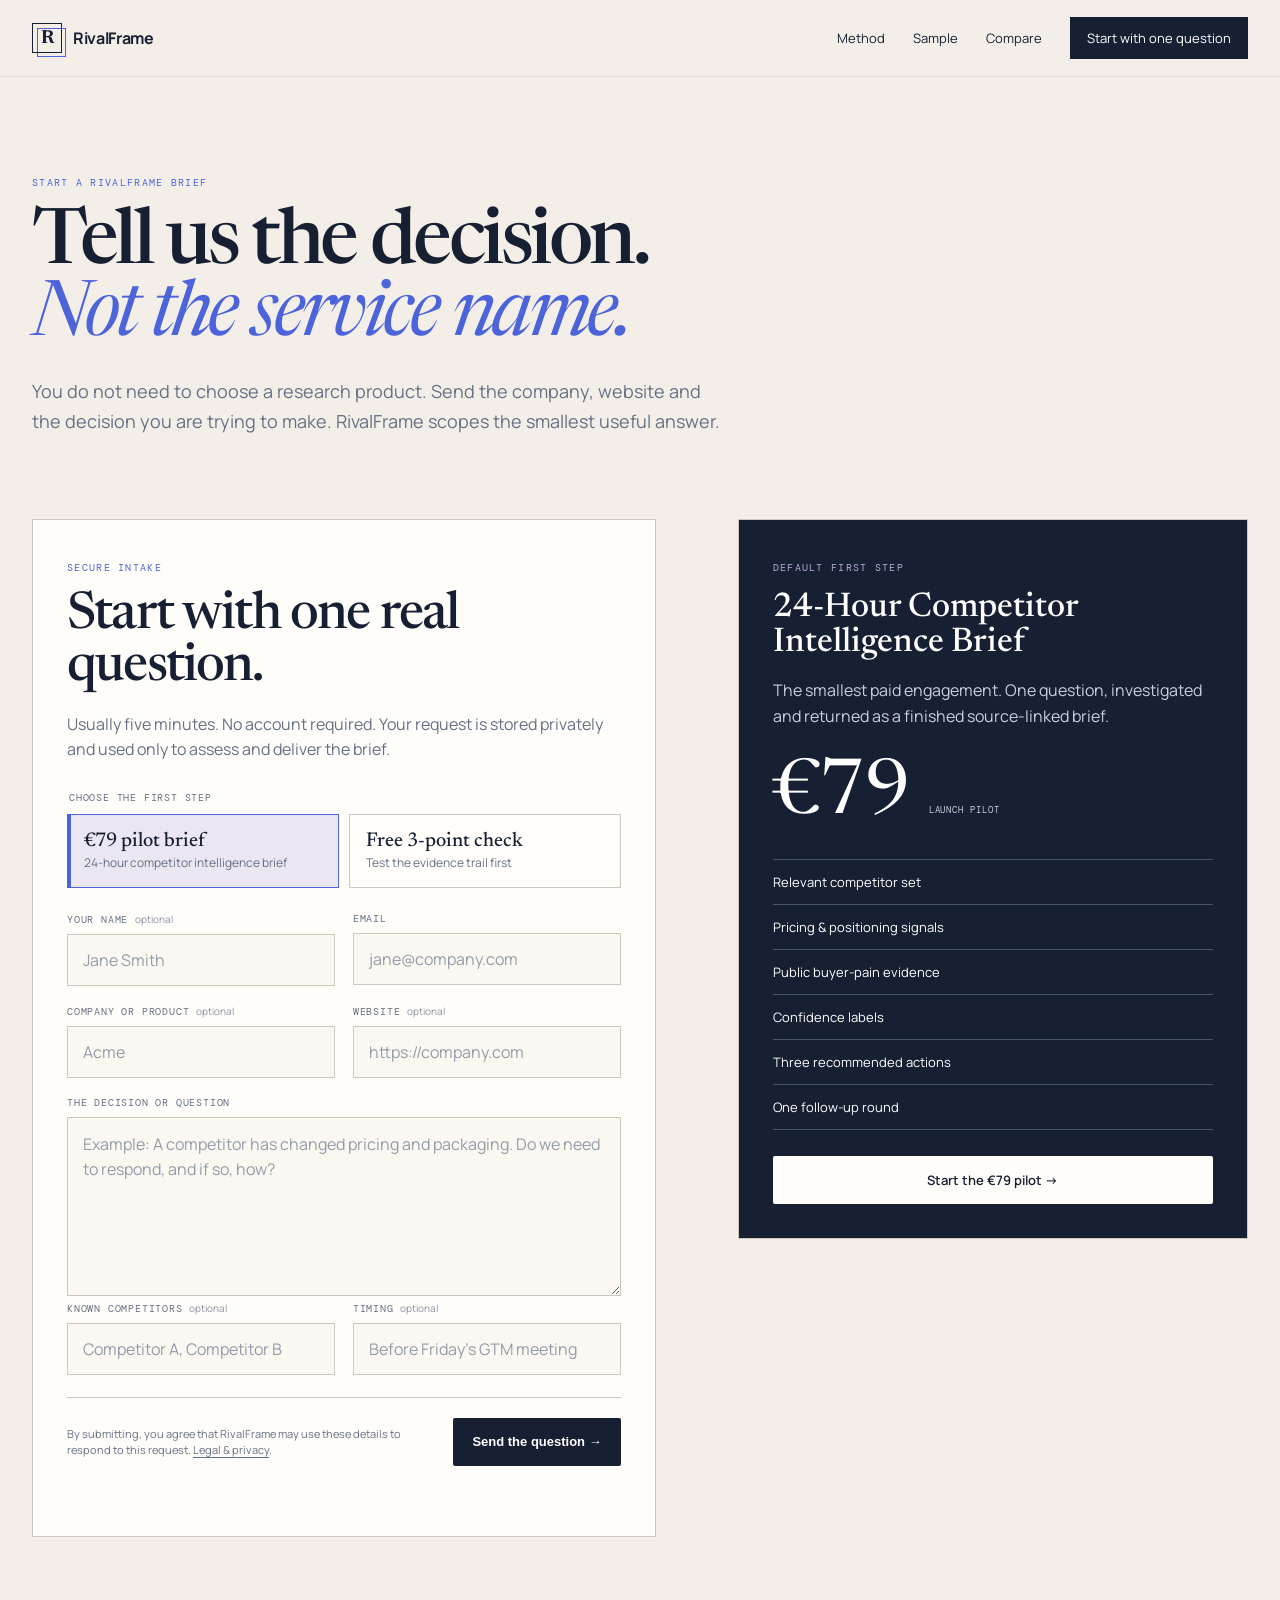
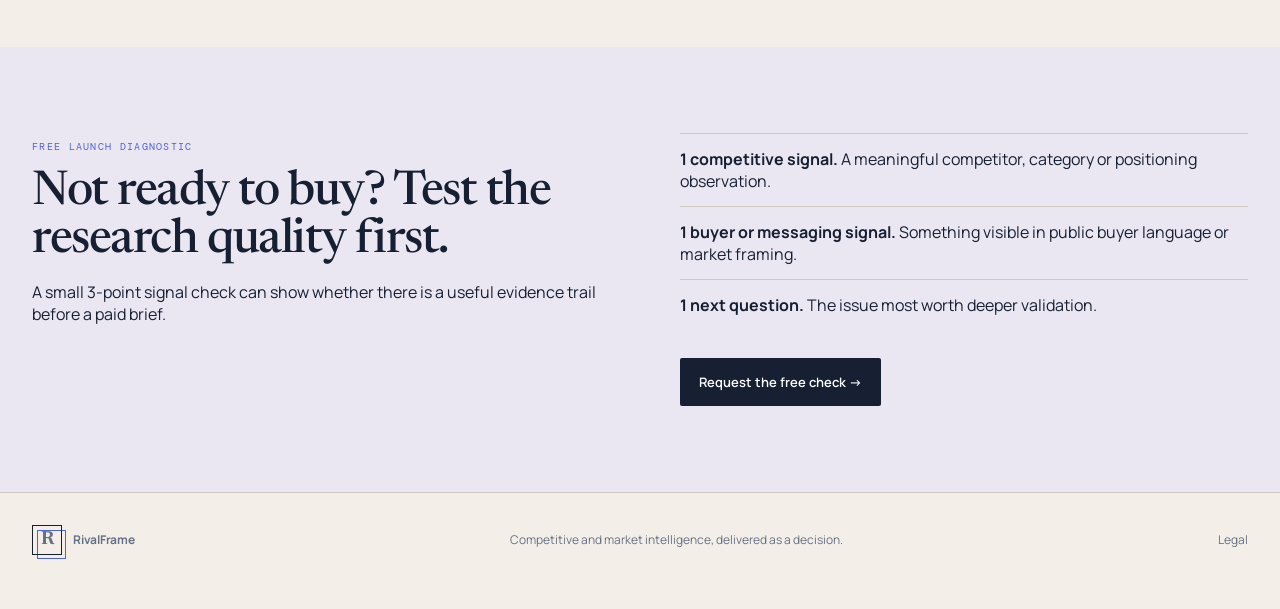
==== commit be841528: "design: load dedicated RivalFrame intake form styles" ====
--- a/contact.html
+++ b/contact.html
@@ -1 +1 @@
-<!doctype html><html lang="en"><head><meta charset="utf-8"><meta name="viewport" content="width=device-width,initial-scale=1"><title>Start a Brief — RivalFrame</title><meta name="description" content="Send RivalFrame one business question and receive a scoped, source-linked competitive intelligence brief."><meta name="theme-color" content="#f3efe8"><link rel="icon" href="favicon.svg" type="image/svg+xml"><link rel="stylesheet" href="v2.css"><link rel="stylesheet" href="subpages.css"></head><body class="subpage"><header class="v2-nav"><div class="v2-wrap nav-inner"><a class="v2-brand" href="index.html"><span class="brand-frame">R</span><span>RivalFrame</span></a><nav><a href="index.html#method">Method</a><a href="sample.html">Sample</a><a href="index.html#compare">Compare</a><a class="nav-cta" href="#brief-form">Start with one question</a></nav></div></header><main><section class="sub-hero v2-wrap" data-reveal><span class="eyebrow">Start a RivalFrame brief</span><h1>Tell us the decision.<br><em>Not the service name.</em></h1><p>You do not need to choose a research product. Send the company, website and the decision you are trying to make. RivalFrame scopes the smallest useful answer.</p></section><section class="contact-layout v2-wrap"><div class="contact-panel" data-reveal><span class="eyebrow">Secure intake</span><h2>Start with one real question.</h2><p class="form-intro">Usually five minutes. No account required. Your request is stored privately and used only to assess and deliver the brief.</p><form id="brief-form" class="brief-form" novalidate><fieldset class="intent-switch"><legend>Choose the first step</legend><label><input type="radio" name="intent" value="pilot_79" checked><span><b>€79 pilot brief</b><small>24-hour competitor intelligence brief</small></span></label><label><input type="radio" name="intent" value="free_check"><span><b>Free 3-point check</b><small>Test the evidence trail first</small></span></label></fieldset><div class="form-grid"><label><span>Your name <em>optional</em></span><input name="name" autocomplete="name" maxlength="120" placeholder="Jane Smith"></label><label><span>Email</span><input type="email" name="email" autocomplete="email" maxlength="254" required placeholder="jane@company.com"></label><label><span>Company or product <em>optional</em></span><input name="company" autocomplete="organization" maxlength="160" placeholder="Acme"></label><label><span>Website <em>optional</em></span><input type="url" name="website" inputmode="url" maxlength="300" placeholder="https://company.com"></label></div><label class="field-full"><span>The decision or question</span><textarea name="business_question" rows="6" minlength="12" maxlength="2500" required placeholder="Example: A competitor has changed pricing and packaging. Do we need to respond, and if so, how?"></textarea></label><div class="form-grid"><label><span>Known competitors <em>optional</em></span><input name="competitors" maxlength="1000" placeholder="Competitor A, Competitor B"></label><label><span>Timing <em>optional</em></span><input name="deadline" maxlength="160" placeholder="Before Friday's GTM meeting"></label></div><label class="hp-field" aria-hidden="true">Company fax<input name="company_fax" tabindex="-1" autocomplete="off"></label><div class="form-foot"><p>By submitting, you agree that RivalFrame may use these details to respond to this request. <a href="legal.html">Legal & privacy</a>.</p><button class="btn dark submit-brief" type="submit">Send the question →</button></div><div id="form-status" class="form-status" role="status" aria-live="polite"></div><div id="form-success" class="form-success" hidden><span class="eyebrow">Request received</span><h3>Your question is in the queue.</h3><p id="success-copy">RivalFrame will check that the question is answerable and confirm the next step.</p><div class="page-actions"><a class="btn line" href="sample.html">Review the sample brief</a><a class="btn line" href="mailto:rivalframeintel@gmail.com">Email fallback</a></div></div></form></div><aside class="offer-panel" data-reveal><span class="eyebrow">Default first step</span><h3>24-Hour Competitor Intelligence Brief</h3><p>The smallest paid engagement. One question, investigated and returned as a finished source-linked brief.</p><div class="sub-price">€79 <small>launch pilot</small></div><div class="offer-list"><div>Relevant competitor set</div><div>Pricing & positioning signals</div><div>Public buyer-pain evidence</div><div>Confidence labels</div><div>Three recommended actions</div><div>One follow-up round</div></div><a class="btn light" href="#brief-form" data-select-intent="pilot_79">Start the €79 pilot →</a></aside></section><section class="free-check"><div class="v2-wrap free-grid" data-reveal><div><span class="eyebrow">Free launch diagnostic</span><h2>Not ready to buy? Test the research quality first.</h2><p>A small 3-point signal check can show whether there is a useful evidence trail before a paid brief.</p></div><div class="free-list"><p><b>1 competitive signal.</b> A meaningful competitor, category or positioning observation.</p><p><b>1 buyer or messaging signal.</b> Something visible in public buyer language or market framing.</p><p><b>1 next question.</b> The issue most worth deeper validation.</p><div class="page-actions"><a class="btn dark" href="#brief-form" data-select-intent="free_check">Request the free check →</a></div></div></div></section></main><footer class="v2-footer"><div class="v2-wrap"><a class="v2-brand" href="index.html"><span class="brand-frame">R</span><span>RivalFrame</span></a><span>Competitive and market intelligence, delivered as a decision.</span><a href="legal.html">Legal</a></div></footer><script src="v2.js"></script><script src="contact.js"></script></body></html>+<!doctype html><html lang="en"><head><meta charset="utf-8"><meta name="viewport" content="width=device-width,initial-scale=1"><title>Start a Brief — RivalFrame</title><meta name="description" content="Send RivalFrame one business question and receive a scoped, source-linked competitive intelligence brief."><meta name="theme-color" content="#f3efe8"><link rel="icon" href="favicon.svg" type="image/svg+xml"><link rel="stylesheet" href="v2.css"><link rel="stylesheet" href="subpages.css"><link rel="stylesheet" href="contact-form.css"></head><body class="subpage"><header class="v2-nav"><div class="v2-wrap nav-inner"><a class="v2-brand" href="index.html"><span class="brand-frame">R</span><span>RivalFrame</span></a><nav><a href="index.html#method">Method</a><a href="sample.html">Sample</a><a href="index.html#compare">Compare</a><a class="nav-cta" href="#brief-form">Start with one question</a></nav></div></header><main><section class="sub-hero v2-wrap" data-reveal><span class="eyebrow">Start a RivalFrame brief</span><h1>Tell us the decision.<br><em>Not the service name.</em></h1><p>You do not need to choose a research product. Send the company, website and the decision you are trying to make. RivalFrame scopes the smallest useful answer.</p></section><section class="contact-layout v2-wrap"><div class="contact-panel" data-reveal><span class="eyebrow">Secure intake</span><h2>Start with one real question.</h2><p class="form-intro">Usually five minutes. No account required. Your request is stored privately and used only to assess and deliver the brief.</p><form id="brief-form" class="brief-form" novalidate><fieldset class="intent-switch"><legend>Choose the first step</legend><label><input type="radio" name="intent" value="pilot_79" checked><span><b>€79 pilot brief</b><small>24-hour competitor intelligence brief</small></span></label><label><input type="radio" name="intent" value="free_check"><span><b>Free 3-point check</b><small>Test the evidence trail first</small></span></label></fieldset><div class="form-grid"><label><span>Your name <em>optional</em></span><input name="name" autocomplete="name" maxlength="120" placeholder="Jane Smith"></label><label><span>Email</span><input type="email" name="email" autocomplete="email" maxlength="254" required placeholder="jane@company.com"></label><label><span>Company or product <em>optional</em></span><input name="company" autocomplete="organization" maxlength="160" placeholder="Acme"></label><label><span>Website <em>optional</em></span><input type="url" name="website" inputmode="url" maxlength="300" placeholder="https://company.com"></label></div><label class="field-full"><span>The decision or question</span><textarea name="business_question" rows="6" minlength="12" maxlength="2500" required placeholder="Example: A competitor has changed pricing and packaging. Do we need to respond, and if so, how?"></textarea></label><div class="form-grid"><label><span>Known competitors <em>optional</em></span><input name="competitors" maxlength="1000" placeholder="Competitor A, Competitor B"></label><label><span>Timing <em>optional</em></span><input name="deadline" maxlength="160" placeholder="Before Friday's GTM meeting"></label></div><label class="hp-field" aria-hidden="true">Company fax<input name="company_fax" tabindex="-1" autocomplete="off"></label><div class="form-foot"><p>By submitting, you agree that RivalFrame may use these details to respond to this request. <a href="legal.html">Legal & privacy</a>.</p><button class="btn dark submit-brief" type="submit">Send the question →</button></div><div id="form-status" class="form-status" role="status" aria-live="polite"></div><div id="form-success" class="form-success" hidden><span class="eyebrow">Request received</span><h3>Your question is in the queue.</h3><p id="success-copy">RivalFrame will check that the question is answerable and confirm the next step.</p><div class="page-actions"><a class="btn line" href="sample.html">Review the sample brief</a><a class="btn line" href="mailto:rivalframeintel@gmail.com">Email fallback</a></div></div></form></div><aside class="offer-panel" data-reveal><span class="eyebrow">Default first step</span><h3>24-Hour Competitor Intelligence Brief</h3><p>The smallest paid engagement. One question, investigated and returned as a finished source-linked brief.</p><div class="sub-price">€79 <small>launch pilot</small></div><div class="offer-list"><div>Relevant competitor set</div><div>Pricing & positioning signals</div><div>Public buyer-pain evidence</div><div>Confidence labels</div><div>Three recommended actions</div><div>One follow-up round</div></div><a class="btn light" href="#brief-form" data-select-intent="pilot_79">Start the €79 pilot →</a></aside></section><section class="free-check"><div class="v2-wrap free-grid" data-reveal><div><span class="eyebrow">Free launch diagnostic</span><h2>Not ready to buy? Test the research quality first.</h2><p>A small 3-point signal check can show whether there is a useful evidence trail before a paid brief.</p></div><div class="free-list"><p><b>1 competitive signal.</b> A meaningful competitor, category or positioning observation.</p><p><b>1 buyer or messaging signal.</b> Something visible in public buyer language or market framing.</p><p><b>1 next question.</b> The issue most worth deeper validation.</p><div class="page-actions"><a class="btn dark" href="#brief-form" data-select-intent="free_check">Request the free check →</a></div></div></div></section></main><footer class="v2-footer"><div class="v2-wrap"><a class="v2-brand" href="index.html"><span class="brand-frame">R</span><span>RivalFrame</span></a><span>Competitive and market intelligence, delivered as a decision.</span><a href="legal.html">Legal</a></div></footer><script src="v2.js"></script><script src="contact.js"></script></body></html>
--- a/contact-form.css
+++ b/contact-form.css
@@ -0,0 +1 @@
+.form-intro{max-width:650px;margin-bottom:28px}.brief-form{margin-top:28px}.brief-form label{display:block}.brief-form label>span,.intent-switch legend{display:block;font-family:'DM Mono',monospace;font-size:10px;letter-spacing:.08em;text-transform:uppercase;color:var(--muted);margin-bottom:8px}.brief-form label>span em{font-family:Manrope,system-ui,sans-serif;font-style:normal;text-transform:none;letter-spacing:0;color:#8a93a2}.form-grid{display:grid;grid-template-columns:1fr 1fr;gap:18px}.field-full{margin-top:18px}.brief-form input,.brief-form textarea{width:100%;border:1px solid var(--hair);background:#fbf8f2;color:var(--ink);font:inherit;border-radius:0;padding:14px 15px;outline:none;transition:border-color .2s ease,box-shadow .2s ease,background .2s ease}.brief-form textarea{resize:vertical;min-height:150px;line-height:1.55}.brief-form input:focus,.brief-form textarea:focus{border-color:var(--cobalt);background:var(--white);box-shadow:0 0 0 3px rgba(77,99,217,.10)}.brief-form input::placeholder,.brief-form textarea::placeholder{color:#949ba8}.intent-switch{border:0;padding:0;margin:0 0 24px}.intent-switch legend{margin-bottom:10px}.intent-switch{display:grid;grid-template-columns:1fr 1fr;gap:10px}.intent-switch label{position:relative;cursor:pointer}.intent-switch label>span{display:block;margin:0;border:1px solid var(--hair);padding:16px;background:rgba(255,255,255,.34);text-transform:none;letter-spacing:0;transition:.2s ease}.intent-switch label>span b{display:block;font-family:Newsreader,serif;font-size:20px;font-weight:500;color:var(--ink);margin-bottom:3px}.intent-switch label>span small{font-family:Manrope,system-ui,sans-serif;font-size:12px;color:var(--muted)}.intent-switch input{position:absolute;opacity:0;pointer-events:none}.intent-switch input:checked+span{border-color:var(--cobalt);background:var(--paper2);box-shadow:inset 3px 0 0 var(--cobalt)}.form-foot{display:flex;align-items:center;justify-content:space-between;gap:22px;margin-top:22px;padding-top:20px;border-top:1px solid var(--hair)}.form-foot p{font-size:11px;line-height:1.45;max-width:420px;margin:0}.form-foot p a{text-decoration:underline;text-underline-offset:3px}.submit-brief{border:0;cursor:pointer;white-space:nowrap}.submit-brief:disabled{opacity:.55;cursor:wait;transform:none}.form-status{min-height:22px;margin-top:14px;font-size:12px;color:var(--muted)}.form-status.error{color:#9f3f35}.form-success{margin-top:22px;padding:24px;background:var(--paper2);border-left:3px solid var(--cobalt)}.form-success h3{font-family:Newsreader,serif;font-size:30px;line-height:1.05;font-weight:500;margin:10px 0}.form-success p{margin:0}.hp-field{position:absolute!important;left:-10000px!important;width:1px!important;height:1px!important;overflow:hidden!important}.offer-panel .btn.light{width:100%}@media(max-width:620px){.form-grid,.intent-switch{grid-template-columns:1fr}.form-grid{gap:14px}.field-full{margin-top:14px}.form-foot{align-items:stretch;flex-direction:column}.submit-brief{width:100%}.intent-switch label>span{padding:14px}.brief-form input,.brief-form textarea{font-size:16px}}
